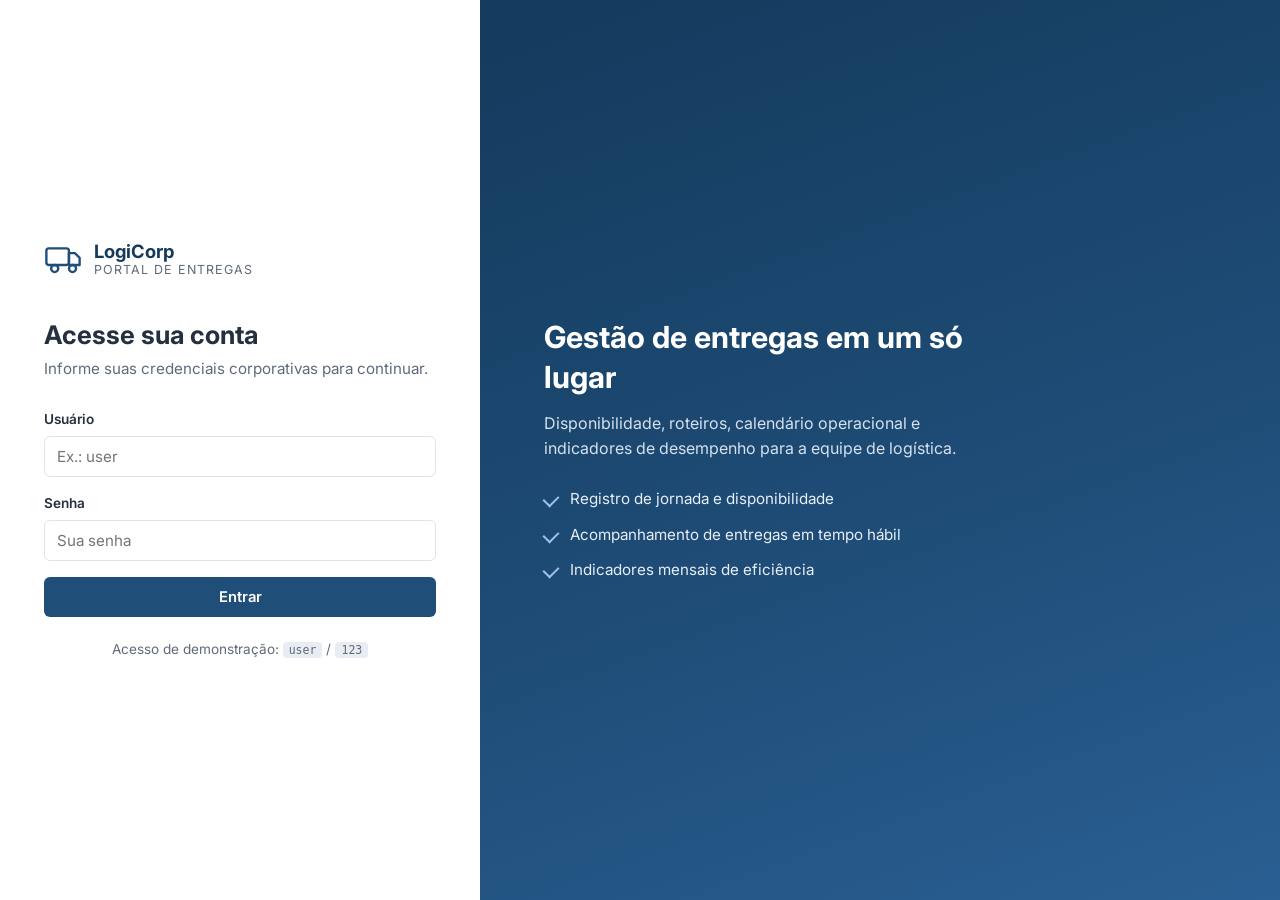
==== index.html @ 837a870f "colocar no github" ====
<!DOCTYPE html>
<html lang="pt-BR">
<head>
  <meta charset="UTF-8">
  <meta name="viewport" content="width=device-width, initial-scale=1.0">
  <title>LogiCorp | Acesso ao Portal</title>
  <meta name="description" content="Portal corporativo de gestão de entregas LogiCorp.">
  <link rel="preconnect" href="https://fonts.googleapis.com">
  <link rel="preconnect" href="https://fonts.gstatic.com" crossorigin>
  <link href="https://fonts.googleapis.com/css2?family=Inter:wght@400;500;600;700&display=swap" rel="stylesheet">
  <link rel="stylesheet" href="style.css">
</head>
<body data-page="login">
  <main class="auth">
    <section class="auth__panel" aria-labelledby="login-title">
      <div class="auth__brand">
        <svg class="brand__mark" viewBox="0 0 32 32" aria-hidden="true">
          <rect x="2" y="7" width="19" height="14" rx="2"></rect>
          <path d="M21 11h5l4 4v6h-9z"></path>
          <circle cx="9" cy="24" r="3"></circle>
          <circle cx="24" cy="24" r="3"></circle>
        </svg>
        <div class="brand__text">
          <strong>LogiCorp</strong>
          <span>Portal de Entregas</span>
        </div>
      </div>

      <h1 id="login-title" class="auth__title">Acesse sua conta</h1>
      <p class="auth__subtitle">Informe suas credenciais corporativas para continuar.</p>

      <form id="login-form" class="form" novalidate>
        <div class="field">
          <label for="login-user">Usuário</label>
          <input type="text" id="login-user" name="user" autocomplete="username" placeholder="Ex.: user" required>
        </div>
        <div class="field">
          <label for="login-pass">Senha</label>
          <input type="password" id="login-pass" name="password" autocomplete="current-password" placeholder="Sua senha" required>
        </div>
        <p id="login-error" class="form__error" role="alert" hidden>Usuário ou senha inválidos. Tente novamente.</p>
        <button type="submit" class="btn btn--primary btn--block">Entrar</button>
      </form>

      <p class="auth__hint">Acesso de demonstração: <code>user</code> / <code>123</code></p>
    </section>

    <aside class="auth__aside" aria-hidden="true">
      <div class="auth__aside-content">
        <h2>Gestão de entregas em um só lugar</h2>
        <p>Disponibilidade, roteiros, calendário operacional e indicadores de desempenho para a equipe de logística.</p>
        <ul class="auth__features">
          <li>Registro de jornada e disponibilidade</li>
          <li>Acompanhamento de entregas em tempo hábil</li>
          <li>Indicadores mensais de eficiência</li>
        </ul>
      </div>
    </aside>
  </main>

  <script src="script.js"></script>
</body>
</html>
---- style.css ----
/* ============================================================
   LogiCorp — Portal de Entregas
   Folha de estilo corporativa (azul / cinza / branco)
   ============================================================ */

:root {
  --color-primary: #1f4e79;
  --color-primary-dark: #143a5c;
  --color-accent: #2f6db3;
  --color-sidebar: #0f2b4c;
  --color-sidebar-hover: #163a63;
  --color-bg: #f2f5f8;
  --color-surface: #ffffff;
  --color-border: #dde4ec;
  --color-text: #24303f;
  --color-text-muted: #5f6b7a;
  --color-success: #1e7d4f;
  --color-success-bg: #e3f4ea;
  --color-info: #1f5fa8;
  --color-info-bg: #e2ecf9;
  --color-warning: #9a6a13;
  --color-warning-bg: #fbf1da;
  --color-danger: #a33131;
  --color-danger-bg: #fbe5e5;
  --radius: 10px;
  --radius-sm: 6px;
  --shadow-card: 0 1px 3px rgba(16, 42, 76, .08), 0 1px 2px rgba(16, 42, 76, .06);
  --shadow-pop: 0 8px 28px rgba(16, 42, 76, .16);
  --sidebar-width: 248px;
  --font: "Inter", "Segoe UI", Roboto, "Helvetica Neue", Arial, sans-serif;
}

* { box-sizing: border-box; margin: 0; padding: 0; }

html { font-size: 16px; }

body {
  font-family: var(--font);
  color: var(--color-text);
  background: var(--color-bg);
  line-height: 1.55;
  -webkit-font-smoothing: antialiased;
}

h1, h2, h3, h4 { line-height: 1.3; color: var(--color-text); }

a { color: var(--color-accent); text-decoration: none; }

code {
  background: #e8edf3;
  border-radius: 4px;
  padding: 1px 6px;
  font-size: .85em;
}

/* ---------- Botões ---------- */
.btn {
  display: inline-flex;
  align-items: center;
  justify-content: center;
  gap: 8px;
  font-family: inherit;
  font-size: .925rem;
  font-weight: 600;
  padding: 10px 18px;
  border: 1px solid transparent;
  border-radius: var(--radius-sm);
  cursor: pointer;
  transition: background .15s ease, border-color .15s ease, color .15s ease;
}
.btn--primary { background: var(--color-primary); color: #fff; }
.btn--primary:hover { background: var(--color-primary-dark); }
.btn--outline { background: #fff; border-color: var(--color-border); color: var(--color-text); }
.btn--outline:hover { border-color: var(--color-accent); color: var(--color-accent); }
.btn--ghost { background: transparent; color: #c9d6e6; }
.btn--ghost:hover { background: var(--color-sidebar-hover); color: #fff; }
.btn--block { width: 100%; }
.btn--sm { padding: 6px 12px; font-size: .85rem; }
.btn--danger-ghost { background: transparent; color: var(--color-danger); border-color: var(--color-danger-bg); }
.btn--danger-ghost:hover { background: var(--color-danger-bg); }

/* ---------- Tela de login ---------- */
.auth {
  min-height: 100vh;
  display: grid;
  grid-template-columns: minmax(360px, 480px) 1fr;
}
.auth__panel {
  display: flex;
  flex-direction: column;
  justify-content: center;
  padding: 48px 44px;
  background: var(--color-surface);
}
.auth__brand, .brand { display: flex; align-items: center; gap: 12px; margin-bottom: 40px; }
.brand__mark {
  width: 38px; height: 38px;
  fill: none;
  stroke: var(--color-primary);
  stroke-width: 2;
  stroke-linejoin: round;
}
.brand__text { display: flex; flex-direction: column; line-height: 1.2; }
.brand__text strong { font-size: 1.15rem; color: var(--color-primary-dark); }
.brand__text span { font-size: .78rem; color: var(--color-text-muted); text-transform: uppercase; letter-spacing: .08em; }
.auth__title { font-size: 1.6rem; font-weight: 700; margin-bottom: 6px; }
.auth__subtitle { color: var(--color-text-muted); font-size: .95rem; margin-bottom: 28px; }
.auth__hint { margin-top: 22px; font-size: .85rem; color: var(--color-text-muted); text-align: center; }
.auth__aside {
  background: linear-gradient(160deg, var(--color-primary-dark), var(--color-primary) 60%, #2a5f93);
  color: #fff;
  display: flex;
  align-items: center;
  padding: 64px;
}
.auth__aside-content { max-width: 460px; }
.auth__aside h2 { color: #fff; font-size: 1.9rem; margin-bottom: 14px; }
.auth__aside p { color: #d5e1ee; font-size: 1rem; margin-bottom: 26px; }
.auth__features { list-style: none; display: flex; flex-direction: column; gap: 12px; }
.auth__features li { position: relative; padding-left: 26px; color: #e8eef6; font-size: .95rem; }
.auth__features li::before {
  content: "";
  position: absolute;
  left: 0; top: 7px;
  width: 12px; height: 8px;
  border-left: 2px solid #9fc1e4;
  border-bottom: 2px solid #9fc1e4;
  transform: rotate(-45deg);
}

/* ---------- Formulários ---------- */
.form { display: flex; flex-direction: column; gap: 16px; }
.field { display: flex; flex-direction: column; gap: 6px; }
.field label { font-size: .85rem; font-weight: 600; color: var(--color-text); }
.field input, .field select, .field textarea {
  font-family: inherit;
  font-size: .95rem;
  padding: 10px 12px;
  border: 1px solid var(--color-border);
  border-radius: var(--radius-sm);
  background: #fff;
  color: var(--color-text);
  transition: border-color .15s ease, box-shadow .15s ease;
}
.field input:focus, .field select:focus, .field textarea:focus {
  outline: none;
  border-color: var(--color-accent);
  box-shadow: 0 0 0 3px rgba(47, 109, 179, .15);
}
.field textarea { resize: vertical; min-height: 96px; }
.form__error { color: var(--color-danger); font-size: .85rem; font-weight: 500; }
.form__row { display: grid; grid-template-columns: 1fr 1fr; gap: 14px; }
.form__success {
  background: var(--color-success-bg);
  color: var(--color-success);
  border-radius: var(--radius-sm);
  padding: 10px 14px;
  font-size: .88rem;
  font-weight: 500;
}

/* ---------- Estrutura do app ---------- */
.app-shell { display: flex; min-height: 100vh; }

.sidebar {
  width: var(--sidebar-width);
  flex-shrink: 0;
  background: var(--color-sidebar);
  color: #cdd9e8;
  display: flex;
  flex-direction: column;
  position: fixed;
  inset: 0 auto 0 0;
  z-index: 40;
}
.sidebar .brand { padding: 22px 20px 18px; margin: 0; border-bottom: 1px solid rgba(255, 255, 255, .08); }
.sidebar .brand__mark { stroke: #9fc1e4; width: 32px; height: 32px; }
.sidebar .brand__text strong { color: #fff; font-size: 1.05rem; }
.sidebar .brand__text span { color: #8ba6c4; }

.sidebar__nav { display: flex; flex-direction: column; gap: 4px; padding: 16px 12px; flex: 1; }
.nav-link {
  display: flex;
  align-items: center;
  gap: 12px;
  padding: 11px 14px;
  border-radius: var(--radius-sm);
  color: #b9c8da;
  font-size: .925rem;
  font-weight: 500;
  transition: background .15s ease, color .15s ease;
}
.nav-link svg { width: 19px; height: 19px; stroke: currentColor; fill: none; stroke-width: 1.9; flex-shrink: 0; }
.nav-link:hover { background: var(--color-sidebar-hover); color: #fff; }
.nav-link.active { background: var(--color-primary); color: #fff; }

.sidebar__footer { padding: 14px 12px 18px; border-top: 1px solid rgba(255, 255, 255, .08); display: flex; flex-direction: column; gap: 10px; }
.user-chip { display: flex; align-items: center; gap: 10px; padding: 0 6px; }
.user-chip__avatar {
  width: 34px; height: 34px;
  border-radius: 50%;
  background: var(--color-primary);
  color: #fff;
  display: grid;
  place-items: center;
  font-size: .8rem;
  font-weight: 700;
  flex-shrink: 0;
}
.user-chip__info { display: flex; flex-direction: column; line-height: 1.25; overflow: hidden; }
.user-chip__info strong { color: #fff; font-size: .85rem; white-space: nowrap; overflow: hidden; text-overflow: ellipsis; }
.user-chip__info span { color: #8ba6c4; font-size: .75rem; }

/* ---------- Conteúdo principal ---------- */
.main { flex: 1; margin-left: var(--sidebar-width); min-width: 0; display: flex; flex-direction: column; }
.topbar {
  background: var(--color-surface);
  border-bottom: 1px solid var(--color-border);
  padding: 18px 28px;
  display: flex;
  align-items: center;
  gap: 16px;
  position: sticky;
  top: 0;
  z-index: 20;
}
.topbar__title { font-size: 1.25rem; font-weight: 700; }
.topbar__subtitle { font-size: .85rem; color: var(--color-text-muted); }
.topbar__spacer { flex: 1; }
.topbar__date { font-size: .85rem; color: var(--color-text-muted); text-align: right; }

.icon-btn {
  display: none;
  background: #fff;
  border: 1px solid var(--color-border);
  border-radius: var(--radius-sm);
  padding: 8px;
  cursor: pointer;
}
.icon-btn svg { width: 20px; height: 20px; stroke: var(--color-text); stroke-width: 2; fill: none; display: block; }

.content { padding: 28px; display: flex; flex-direction: column; gap: 24px; }

/* ---------- Grids e cards ---------- */
.grid { display: grid; gap: 20px; }
.grid--2 { grid-template-columns: repeat(2, 1fr); }
.grid--3 { grid-template-columns: repeat(3, 1fr); }
.grid--main { grid-template-columns: minmax(0, 1.5fr) minmax(320px, 1fr); align-items: start; }

.card {
  background: var(--color-surface);
  border: 1px solid var(--color-border);
  border-radius: var(--radius);
  box-shadow: var(--shadow-card);
}
.card__header {
  padding: 18px 20px;
  border-bottom: 1px solid var(--color-border);
  display: flex;
  align-items: center;
  justify-content: space-between;
  gap: 12px;
}
.card__title { font-size: 1rem; font-weight: 700; }
.card__hint { font-size: .82rem; color: var(--color-text-muted); }
.card__body { padding: 20px; }
.card__body--flush { padding: 0; }

/* ---------- Badges de status ---------- */
.badge {
  display: inline-flex;
  align-items: center;
  gap: 6px;
  font-size: .78rem;
  font-weight: 600;
  padding: 4px 10px;
  border-radius: 999px;
  white-space: nowrap;
}
.badge::before { content: ""; width: 6px; height: 6px; border-radius: 50%; background: currentColor; }
.badge--entregue { background: var(--color-success-bg); color: var(--color-success); }
.badge--rota { background: var(--color-info-bg); color: var(--color-info); }
.badge--pendente { background: var(--color-warning-bg); color: var(--color-warning); }
.badge--atrasado { background: var(--color-danger-bg); color: var(--color-danger); }

/* ---------- Lista de entregas ---------- */
.delivery-list { display: flex; flex-direction: column; }
.delivery-item {
  display: grid;
  grid-template-columns: 110px 1fr auto;
  gap: 16px;
  align-items: center;
  padding: 16px 20px;
  border-bottom: 1px solid var(--color-border);
}
.delivery-item:last-child { border-bottom: none; }
.delivery-item__id { font-weight: 700; font-size: .9rem; color: var(--color-primary-dark); }
.delivery-item__dates { font-size: .8rem; color: var(--color-text-muted); margin-top: 2px; }
.delivery-item__dest { font-weight: 600; font-size: .95rem; }
.delivery-item__dest small { display: block; font-weight: 400; color: var(--color-text-muted); font-size: .8rem; }

.list-empty { padding: 24px 20px; color: var(--color-text-muted); font-size: .9rem; text-align: center; }

/* ---------- Disponibilidade ---------- */
.availability-form { display: grid; grid-template-columns: 1fr 130px 130px auto; gap: 12px; align-items: end; }
.availability-list { display: flex; flex-direction: column; margin-top: 4px; }
.availability-row {
  display: grid;
  grid-template-columns: 1fr auto auto;
  align-items: center;
  gap: 14px;
  padding: 12px 0;
  border-bottom: 1px solid var(--color-border);
}
.availability-row:last-child { border-bottom: none; }
.availability-row__day { font-weight: 600; font-size: .92rem; }
.availability-row__hours { font-size: .88rem; color: var(--color-text-muted); }

/* ---------- Calendário ---------- */
.calendar__head { display: flex; align-items: center; justify-content: space-between; margin-bottom: 14px; }
.calendar__title { font-weight: 700; font-size: .98rem; text-transform: capitalize; }
.calendar__nav { display: flex; gap: 6px; }
.calendar__grid { display: grid; grid-template-columns: repeat(7, 1fr); gap: 4px; }
.calendar__weekday {
  font-size: .72rem;
  font-weight: 600;
  color: var(--color-text-muted);
  text-transform: uppercase;
  letter-spacing: .05em;
  text-align: center;
  padding: 6px 0;
}
.calendar__day {
  aspect-ratio: 1 / 1;
  border: 1px solid var(--color-border);
  border-radius: var(--radius-sm);
  background: #fff;
  cursor: default;
  padding: 5px;
  display: flex;
  flex-direction: column;
  gap: 3px;
  font-size: .8rem;
  transition: border-color .15s ease, background .15s ease;
}
.calendar__day--empty { border: none; background: transparent; }
.calendar__day--muted { color: #aab4c0; background: #f7f9fb; }
.calendar__day--today { border-color: var(--color-accent); font-weight: 700; }
.calendar__day--selected { background: #eaf1f9; border-color: var(--color-accent); }
.calendar__day.has-deliveries { cursor: pointer; }
.calendar__day.has-deliveries:hover { border-color: var(--color-accent); }
.calendar__dots { margin-top: auto; display: flex; gap: 3px; flex-wrap: wrap; }
.calendar__dot { width: 6px; height: 6px; border-radius: 50%; }
.calendar__dot--pendente { background: #c89024; }
.calendar__dot--rota { background: #2f6db3; }
.calendar__dot--atrasado { background: #c04b4b; }
.calendar__dot--entregue { background: #4c9a72; }
.calendar__detail { margin-top: 16px; border-top: 1px solid var(--color-border); padding-top: 14px; }
.calendar__detail-title { font-size: .88rem; font-weight: 700; margin-bottom: 10px; }
.calendar__detail-item {
  display: flex;
  align-items: center;
  justify-content: space-between;
  gap: 10px;
  padding: 9px 12px;
  border: 1px solid var(--color-border);
  border-radius: var(--radius-sm);
  margin-bottom: 8px;
  font-size: .88rem;
}
.calendar__detail-item strong { color: var(--color-primary-dark); }
.calendar__legend { display: flex; flex-wrap: wrap; gap: 14px; margin-top: 14px; font-size: .78rem; color: var(--color-text-muted); }
.calendar__legend span { display: inline-flex; align-items: center; gap: 6px; }

/* ---------- Métricas ---------- */
.metric-card { padding: 20px; display: flex; flex-direction: column; gap: 6px; }
.metric-card__label { font-size: .82rem; font-weight: 600; color: var(--color-text-muted); text-transform: uppercase; letter-spacing: .05em; }
.metric-card__value { font-size: 1.9rem; font-weight: 700; color: var(--color-primary-dark); }
.metric-card__note { font-size: .82rem; color: var(--color-text-muted); }
.metric-card__note strong { color: var(--color-success); font-weight: 600; }

.bars { display: flex; align-items: flex-end; gap: 14px; height: 180px; padding-top: 10px; }
.bars__col { flex: 1; display: flex; flex-direction: column; align-items: center; gap: 8px; height: 100%; justify-content: flex-end; }
.bars__bar {
  width: 100%;
  max-width: 44px;
  background: linear-gradient(180deg, var(--color-accent), var(--color-primary));
  border-radius: 6px 6px 0 0;
  min-height: 6px;
}
.bars__bar--current { background: linear-gradient(180deg, #5a8fc4, var(--color-primary-dark)); }
.bars__label { font-size: .75rem; color: var(--color-text-muted); font-weight: 600; }
.bars__value { font-size: .72rem; color: var(--color-text-muted); }

/* ---------- Perfil ---------- */
.profile-head { display: flex; align-items: center; gap: 18px; flex-wrap: wrap; }
.profile-head__avatar {
  width: 68px; height: 68px;
  border-radius: 50%;
  background: var(--color-primary);
  color: #fff;
  display: grid;
  place-items: center;
  font-size: 1.4rem;
  font-weight: 700;
}
.profile-head__name { font-size: 1.25rem; font-weight: 700; }
.profile-head__role { color: var(--color-text-muted); font-size: .9rem; }
.dl { display: grid; grid-template-columns: 150px 1fr; row-gap: 10px; font-size: .9rem; }
.dl dt { color: var(--color-text-muted); font-weight: 500; }
.dl dd { font-weight: 600; }

/* ---------- FAQ ---------- */
.faq { display: flex; flex-direction: column; }
.faq__item { border-bottom: 1px solid var(--color-border); }
.faq__item:last-child { border-bottom: none; }
.faq__question {
  width: 100%;
  background: none;
  border: none;
  font-family: inherit;
  font-size: .92rem;
  font-weight: 600;
  color: var(--color-text);
  text-align: left;
  padding: 15px 4px;
  cursor: pointer;
  display: flex;
  align-items: center;
  justify-content: space-between;
  gap: 12px;
}
.faq__question::after {
  content: "";
  width: 9px; height: 9px;
  border-right: 2px solid var(--color-text-muted);
  border-bottom: 2px solid var(--color-text-muted);
  transform: rotate(45deg);
  transition: transform .2s ease;
  flex-shrink: 0;
}
.faq__item.open .faq__question::after { transform: rotate(-135deg); }
.faq__answer { max-height: 0; overflow: hidden; transition: max-height .25s ease; }
.faq__answer p { padding: 0 4px 16px; font-size: .88rem; color: var(--color-text-muted); }

/* ---------- Contatos / chamados ---------- */
.contact-list { display: flex; flex-direction: column; gap: 14px; }
.contact-item { display: flex; gap: 12px; align-items: flex-start; }
.contact-item__icon {
  width: 38px; height: 38px;
  border-radius: var(--radius-sm);
  background: var(--color-info-bg);
  display: grid;
  place-items: center;
  flex-shrink: 0;
}
.contact-item__icon svg { width: 18px; height: 18px; stroke: var(--color-info); fill: none; stroke-width: 1.9; }
.contact-item__label { font-size: .78rem; color: var(--color-text-muted); text-transform: uppercase; letter-spacing: .05em; font-weight: 600; }
.contact-item__value { font-size: .95rem; font-weight: 600; }

.ticket-list { display: flex; flex-direction: column; gap: 10px; margin-top: 18px; }
.ticket {
  border: 1px solid var(--color-border);
  border-radius: var(--radius-sm);
  padding: 12px 14px;
  display: flex;
  align-items: flex-start;
  justify-content: space-between;
  gap: 12px;
}
.ticket__protocol { font-weight: 700; font-size: .85rem; color: var(--color-primary-dark); }
.ticket__subject { font-size: .9rem; font-weight: 600; margin: 2px 0; }
.ticket__meta { font-size: .78rem; color: var(--color-text-muted); }

/* ---------- Utilidades ---------- */
.section-title { font-size: 1.05rem; font-weight: 700; margin-bottom: 4px; }
.section-sub { font-size: .88rem; color: var(--color-text-muted); margin-bottom: 18px; }
.overlay {
  display: none;
  position: fixed;
  inset: 0;
  background: rgba(15, 43, 76, .45);
  z-index: 30;
}
.mt-0 { margin-top: 0; }
.text-muted { color: var(--color-text-muted); }

/* ---------- Responsivo ---------- */
@media (max-width: 1080px) {
  .grid--main { grid-template-columns: 1fr; }
  .grid--3 { grid-template-columns: repeat(2, 1fr); }
}

@media (max-width: 860px) {
  .auth { grid-template-columns: 1fr; }
  .auth__aside { display: none; }
  .auth__panel { min-height: 100vh; }

  .sidebar { transform: translateX(-100%); transition: transform .25s ease; }
  .sidebar.open { transform: translateX(0); box-shadow: var(--shadow-pop); }
  .main { margin-left: 0; }
  .icon-btn { display: inline-flex; }
  .overlay.show { display: block; }
  .content { padding: 20px 16px; }
  .topbar { padding: 14px 16px; }
  .topbar__date { display: none; }
}

@media (max-width: 640px) {
  .grid--2, .grid--3 { grid-template-columns: 1fr; }
  .form__row { grid-template-columns: 1fr; }
  .availability-form { grid-template-columns: 1fr 1fr; }
  .availability-form .field:first-child { grid-column: 1 / -1; }
  .availability-form .btn { grid-column: 1 / -1; }
  .delivery-item { grid-template-columns: 1fr; gap: 8px; }
  .delivery-item .badge { justify-self: start; }
  .dl { grid-template-columns: 1fr; row-gap: 4px; }
  .dl dt { margin-top: 8px; }
  .calendar__day { padding: 3px; font-size: .72rem; }
  .ticket { flex-direction: column; gap: 6px; }
}
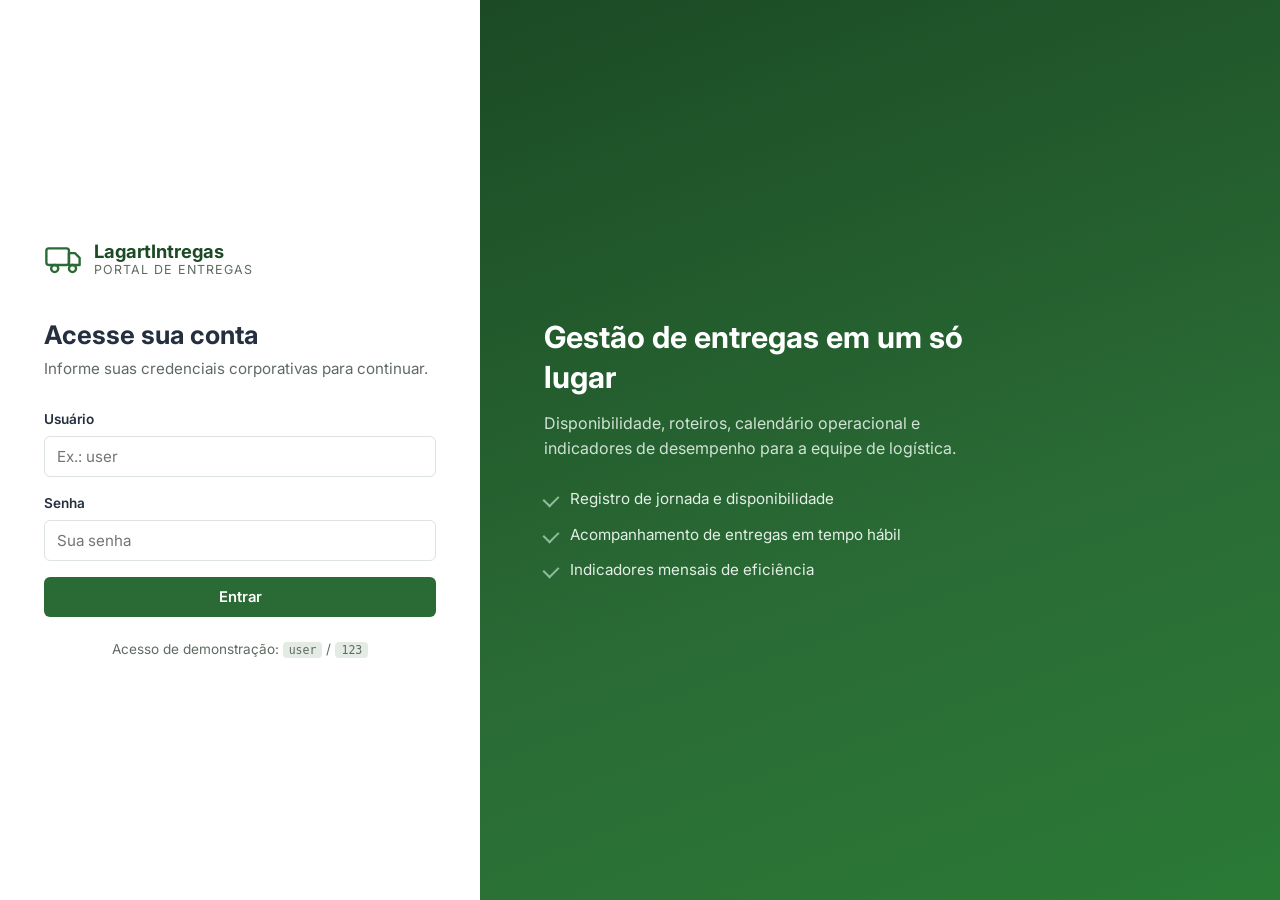
==== commit 9a2e6baa: "atualizei tudo(?)" ====
--- a/index.html
+++ b/index.html
@@ -3,8 +3,8 @@
 <head>
   <meta charset="UTF-8">
   <meta name="viewport" content="width=device-width, initial-scale=1.0">
-  <title>LogiCorp | Acesso ao Portal</title>
-  <meta name="description" content="Portal corporativo de gestão de entregas LogiCorp.">
+  <title>LagartIntregas | Acesso ao Portal</title>
+  <meta name="description" content="Portal corporativo de gestão de entregas LagartIntregas.">
   <link rel="preconnect" href="https://fonts.googleapis.com">
   <link rel="preconnect" href="https://fonts.gstatic.com" crossorigin>
   <link href="https://fonts.googleapis.com/css2?family=Inter:wght@400;500;600;700&display=swap" rel="stylesheet">
@@ -21,7 +21,7 @@
           <circle cx="24" cy="24" r="3"></circle>
         </svg>
         <div class="brand__text">
-          <strong>LogiCorp</strong>
+          <strong>LagartIntregas</strong>
           <span>Portal de Entregas</span>
         </div>
       </div>
--- a/style.css
+++ b/style.css
@@ -1,31 +1,31 @@
 /* ============================================================
-   LogiCorp — Portal de Entregas
-   Folha de estilo corporativa (azul / cinza / branco)
+   LagartIntregas — Portal de Entregas
+   Folha de estilo corporativa (verde / cinza / branco)
    ============================================================ */
 
 :root {
-  --color-primary: #1f4e79;
-  --color-primary-dark: #143a5c;
-  --color-accent: #2f6db3;
-  --color-sidebar: #0f2b4c;
-  --color-sidebar-hover: #163a63;
-  --color-bg: #f2f5f8;
+  --color-primary: #2a6b35;
+  --color-primary-dark: #1b4a24;
+  --color-accent: #3d8c4a;
+  --color-sidebar: #1a3d1f;
+  --color-sidebar-hover: #24522b;
+  --color-bg: #f2f6f3;
   --color-surface: #ffffff;
-  --color-border: #dde4ec;
+  --color-border: #dde4df;
   --color-text: #24303f;
-  --color-text-muted: #5f6b7a;
+  --color-text-muted: #5f6b62;
   --color-success: #1e7d4f;
   --color-success-bg: #e3f4ea;
-  --color-info: #1f5fa8;
-  --color-info-bg: #e2ecf9;
+  --color-info: #3d8c4a;
+  --color-info-bg: #e3f4e8;
   --color-warning: #9a6a13;
   --color-warning-bg: #fbf1da;
   --color-danger: #a33131;
   --color-danger-bg: #fbe5e5;
   --radius: 10px;
   --radius-sm: 6px;
-  --shadow-card: 0 1px 3px rgba(16, 42, 76, .08), 0 1px 2px rgba(16, 42, 76, .06);
-  --shadow-pop: 0 8px 28px rgba(16, 42, 76, .16);
+  --shadow-card: 0 1px 3px rgba(26, 61, 31, .08), 0 1px 2px rgba(26, 61, 31, .06);
+  --shadow-pop: 0 8px 28px rgba(26, 61, 31, .16);
   --sidebar-width: 248px;
   --font: "Inter", "Segoe UI", Roboto, "Helvetica Neue", Arial, sans-serif;
 }
@@ -47,7 +47,7 @@
 a { color: var(--color-accent); text-decoration: none; }
 
 code {
-  background: #e8edf3;
+  background: #e4ebe4;
   border-radius: 4px;
   padding: 1px 6px;
   font-size: .85em;
@@ -72,7 +72,7 @@
 .btn--primary:hover { background: var(--color-primary-dark); }
 .btn--outline { background: #fff; border-color: var(--color-border); color: var(--color-text); }
 .btn--outline:hover { border-color: var(--color-accent); color: var(--color-accent); }
-.btn--ghost { background: transparent; color: #c9d6e6; }
+.btn--ghost { background: transparent; color: #b8d0bc; }
 .btn--ghost:hover { background: var(--color-sidebar-hover); color: #fff; }
 .btn--block { width: 100%; }
 .btn--sm { padding: 6px 12px; font-size: .85rem; }
@@ -107,7 +107,7 @@
 .auth__subtitle { color: var(--color-text-muted); font-size: .95rem; margin-bottom: 28px; }
 .auth__hint { margin-top: 22px; font-size: .85rem; color: var(--color-text-muted); text-align: center; }
 .auth__aside {
-  background: linear-gradient(160deg, var(--color-primary-dark), var(--color-primary) 60%, #2a5f93);
+  background: linear-gradient(160deg, var(--color-primary-dark), var(--color-primary) 60%, #2a7a35);
   color: #fff;
   display: flex;
   align-items: center;
@@ -115,16 +115,16 @@
 }
 .auth__aside-content { max-width: 460px; }
 .auth__aside h2 { color: #fff; font-size: 1.9rem; margin-bottom: 14px; }
-.auth__aside p { color: #d5e1ee; font-size: 1rem; margin-bottom: 26px; }
+.auth__aside p { color: #d0e3d4; font-size: 1rem; margin-bottom: 26px; }
 .auth__features { list-style: none; display: flex; flex-direction: column; gap: 12px; }
-.auth__features li { position: relative; padding-left: 26px; color: #e8eef6; font-size: .95rem; }
+.auth__features li { position: relative; padding-left: 26px; color: #e3efe6; font-size: .95rem; }
 .auth__features li::before {
   content: "";
   position: absolute;
   left: 0; top: 7px;
   width: 12px; height: 8px;
-  border-left: 2px solid #9fc1e4;
-  border-bottom: 2px solid #9fc1e4;
+  border-left: 2px solid #8fbc9a;
+  border-bottom: 2px solid #8fbc9a;
   transform: rotate(-45deg);
 }
 
@@ -145,7 +145,7 @@
 .field input:focus, .field select:focus, .field textarea:focus {
   outline: none;
   border-color: var(--color-accent);
-  box-shadow: 0 0 0 3px rgba(47, 109, 179, .15);
+  box-shadow: 0 0 0 3px rgba(61, 140, 74, .15);
 }
 .field textarea { resize: vertical; min-height: 96px; }
 .form__error { color: var(--color-danger); font-size: .85rem; font-weight: 500; }
@@ -166,7 +166,7 @@
   width: var(--sidebar-width);
   flex-shrink: 0;
   background: var(--color-sidebar);
-  color: #cdd9e8;
+  color: #c5d4c9;
   display: flex;
   flex-direction: column;
   position: fixed;
@@ -174,9 +174,9 @@
   z-index: 40;
 }
 .sidebar .brand { padding: 22px 20px 18px; margin: 0; border-bottom: 1px solid rgba(255, 255, 255, .08); }
-.sidebar .brand__mark { stroke: #9fc1e4; width: 32px; height: 32px; }
+.sidebar .brand__mark { stroke: #8fbc9a; width: 32px; height: 32px; }
 .sidebar .brand__text strong { color: #fff; font-size: 1.05rem; }
-.sidebar .brand__text span { color: #8ba6c4; }
+.sidebar .brand__text span { color: #84a88e; }
 
 .sidebar__nav { display: flex; flex-direction: column; gap: 4px; padding: 16px 12px; flex: 1; }
 .nav-link {
@@ -185,7 +185,7 @@
   gap: 12px;
   padding: 11px 14px;
   border-radius: var(--radius-sm);
-  color: #b9c8da;
+  color: #b0c8b5;
   font-size: .925rem;
   font-weight: 500;
   transition: background .15s ease, color .15s ease;
@@ -209,7 +209,7 @@
 }
 .user-chip__info { display: flex; flex-direction: column; line-height: 1.25; overflow: hidden; }
 .user-chip__info strong { color: #fff; font-size: .85rem; white-space: nowrap; overflow: hidden; text-overflow: ellipsis; }
-.user-chip__info span { color: #8ba6c4; font-size: .75rem; }
+.user-chip__info span { color: #84a88e; font-size: .75rem; }
 
 /* ---------- Conteúdo principal ---------- */
 .main { flex: 1; margin-left: var(--sidebar-width); min-width: 0; display: flex; flex-direction: column; }
@@ -265,6 +265,12 @@
 .card__hint { font-size: .82rem; color: var(--color-text-muted); }
 .card__body { padding: 20px; }
 .card__body--flush { padding: 0; }
+
+/* ---------- Entregas vs. disponibilidade ---------- */
+.delivery-item--unavailable { background: #fafbfc; opacity: .72; }
+.delivery-item--unavailable .delivery-item__dest { color: var(--color-text-muted); }
+.delivery-item__badges { display: flex; gap: 6px; flex-wrap: wrap; justify-content: flex-end; }
+.badge--unavailable { background: #eef0f3; color: #8a93a3; }
 
 /* ---------- Badges de status ---------- */
 .badge {
@@ -346,13 +352,13 @@
 .calendar__day--empty { border: none; background: transparent; }
 .calendar__day--muted { color: #aab4c0; background: #f7f9fb; }
 .calendar__day--today { border-color: var(--color-accent); font-weight: 700; }
-.calendar__day--selected { background: #eaf1f9; border-color: var(--color-accent); }
+.calendar__day--selected { background: #e3efe6; border-color: var(--color-accent); }
 .calendar__day.has-deliveries { cursor: pointer; }
 .calendar__day.has-deliveries:hover { border-color: var(--color-accent); }
 .calendar__dots { margin-top: auto; display: flex; gap: 3px; flex-wrap: wrap; }
 .calendar__dot { width: 6px; height: 6px; border-radius: 50%; }
 .calendar__dot--pendente { background: #c89024; }
-.calendar__dot--rota { background: #2f6db3; }
+.calendar__dot--rota { background: #3d8c4a; }
 .calendar__dot--atrasado { background: #c04b4b; }
 .calendar__dot--entregue { background: #4c9a72; }
 .calendar__detail { margin-top: 16px; border-top: 1px solid var(--color-border); padding-top: 14px; }
@@ -371,6 +377,42 @@
 .calendar__detail-item strong { color: var(--color-primary-dark); }
 .calendar__legend { display: flex; flex-wrap: wrap; gap: 14px; margin-top: 14px; font-size: .78rem; color: var(--color-text-muted); }
 .calendar__legend span { display: inline-flex; align-items: center; gap: 6px; }
+
+/* ---------- Mapa ---------- */
+#map-container { min-height: 360px; }
+
+/* ---------- Metas de entregas ---------- */
+.goal-summary {
+  display: flex;
+  align-items: center;
+  gap: 18px;
+  flex-wrap: wrap;
+  margin-bottom: 18px;
+}
+.goal-number { display: flex; flex-direction: column; align-items: center; min-width: 64px; }
+.goal-number__value { font-size: 1.7rem; font-weight: 700; color: var(--color-primary-dark); line-height: 1.2; }
+.goal-number__label { font-size: .72rem; color: var(--color-text-muted); text-transform: uppercase; letter-spacing: .06em; font-weight: 600; }
+.goal-divider { font-size: .85rem; color: var(--color-border); font-weight: 600; }
+.goal-bar-track {
+  width: 100%;
+  height: 10px;
+  background: var(--color-bg);
+  border-radius: 999px;
+  overflow: hidden;
+  margin-bottom: 12px;
+}
+.goal-bar-fill {
+  height: 100%;
+  background: linear-gradient(90deg, var(--color-accent), var(--color-primary));
+  border-radius: 999px;
+  transition: width .35s ease;
+}
+.goal-status { font-size: .88rem; font-weight: 500; margin-bottom: 18px; padding: 8px 12px; border-radius: var(--radius-sm); }
+.goal-status--success { background: var(--color-success-bg); color: var(--color-success); }
+.goal-status--info    { background: var(--color-info-bg);    color: var(--color-info); }
+.goal-status--warning { background: var(--color-warning-bg); color: var(--color-warning); }
+.goal-status--danger  { background: var(--color-danger-bg);  color: var(--color-danger); }
+.goal-form { display: grid; grid-template-columns: 160px auto; gap: 12px; align-items: end; border-top: 1px solid var(--color-border); padding-top: 16px; }
 
 /* ---------- Métricas ---------- */
 .metric-card { padding: 20px; display: flex; flex-direction: column; gap: 6px; }
@@ -388,7 +430,7 @@
   border-radius: 6px 6px 0 0;
   min-height: 6px;
 }
-.bars__bar--current { background: linear-gradient(180deg, #5a8fc4, var(--color-primary-dark)); }
+.bars__bar--current { background: linear-gradient(180deg, #4d9e5a, var(--color-primary-dark)); }
 .bars__label { font-size: .75rem; color: var(--color-text-muted); font-weight: 600; }
 .bars__value { font-size: .72rem; color: var(--color-text-muted); }
 
@@ -479,7 +521,7 @@
   display: none;
   position: fixed;
   inset: 0;
-  background: rgba(15, 43, 76, .45);
+  background: rgba(26, 61, 31, .45);
   z-index: 30;
 }
 .mt-0 { margin-top: 0; }
@@ -513,7 +555,10 @@
   .availability-form .field:first-child { grid-column: 1 / -1; }
   .availability-form .btn { grid-column: 1 / -1; }
   .delivery-item { grid-template-columns: 1fr; gap: 8px; }
-  .delivery-item .badge { justify-self: start; }
+  .delivery-item__badges { justify-content: flex-start; }
+  .goal-form { grid-template-columns: 1fr; }
+  .goal-summary { gap: 10px; }
+  .goal-number__value { font-size: 1.3rem; }
   .dl { grid-template-columns: 1fr; row-gap: 4px; }
   .dl dt { margin-top: 8px; }
   .calendar__day { padding: 3px; font-size: .72rem; }
